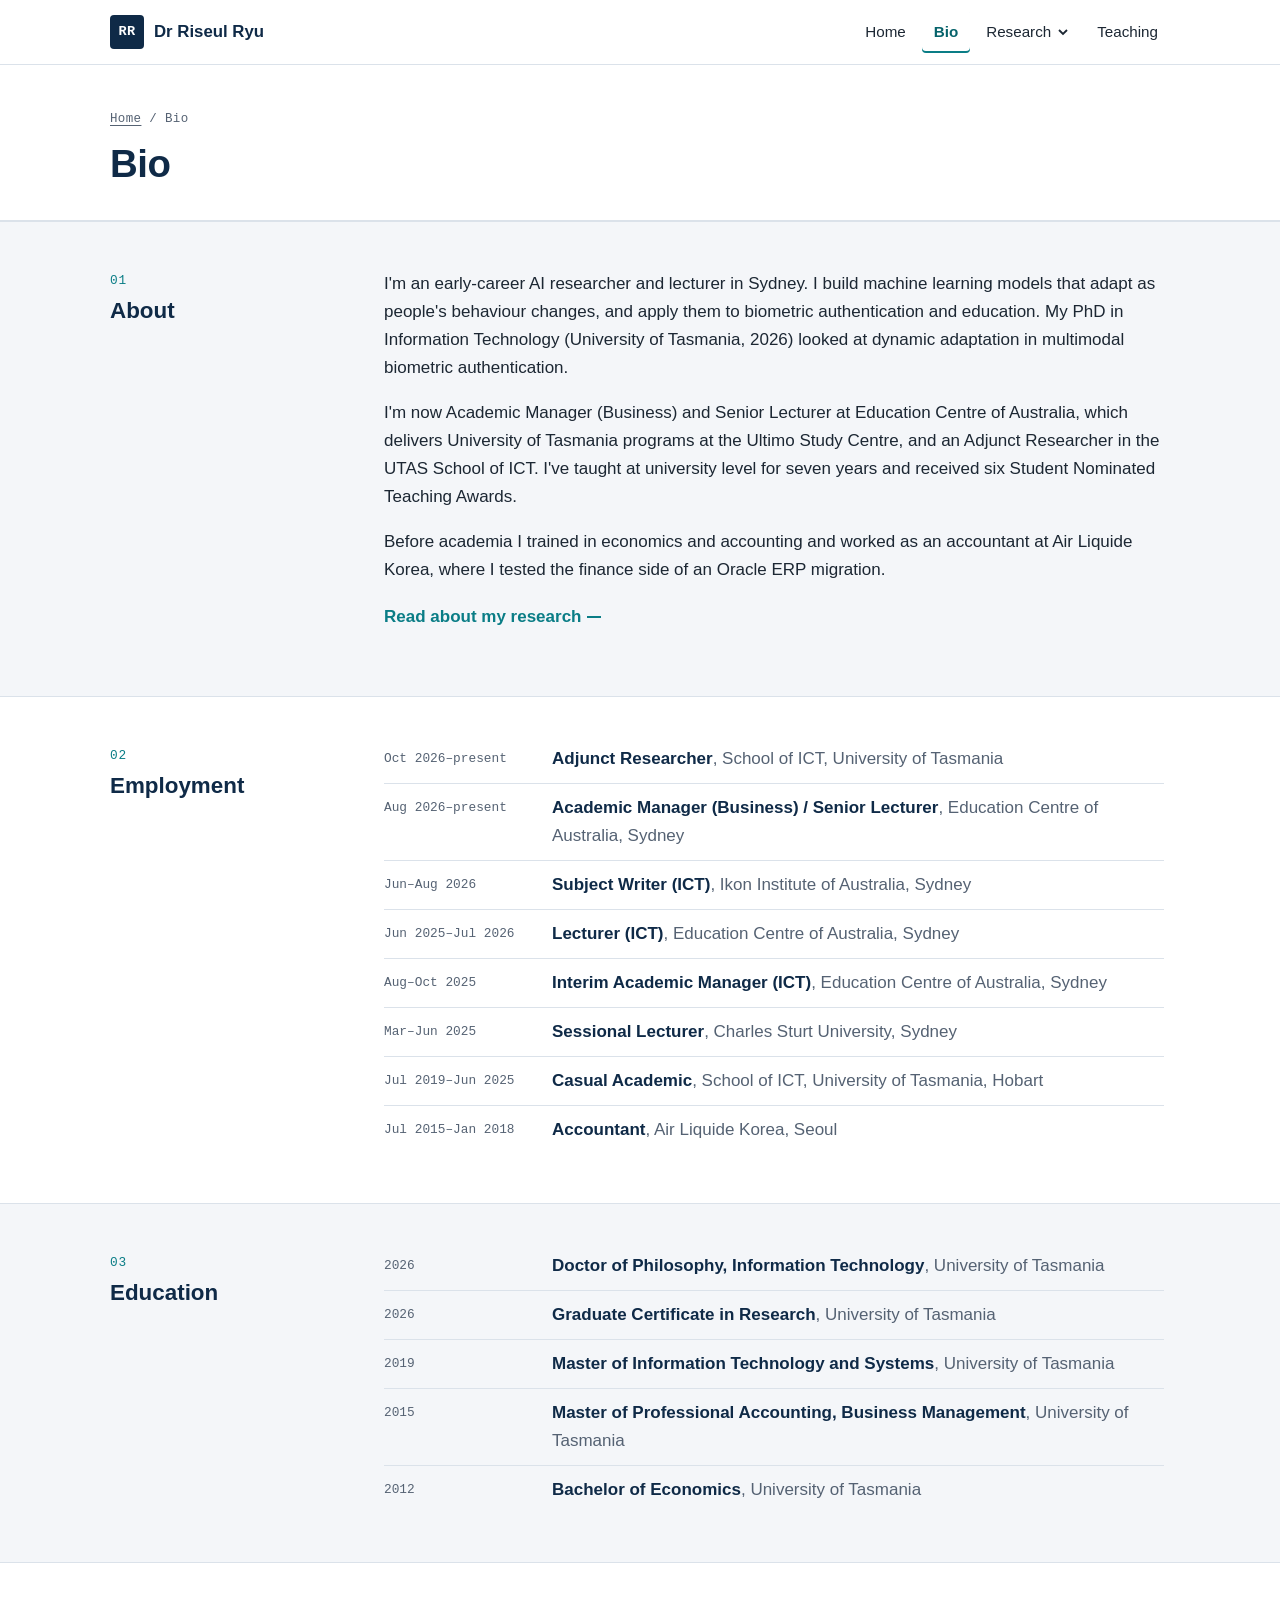
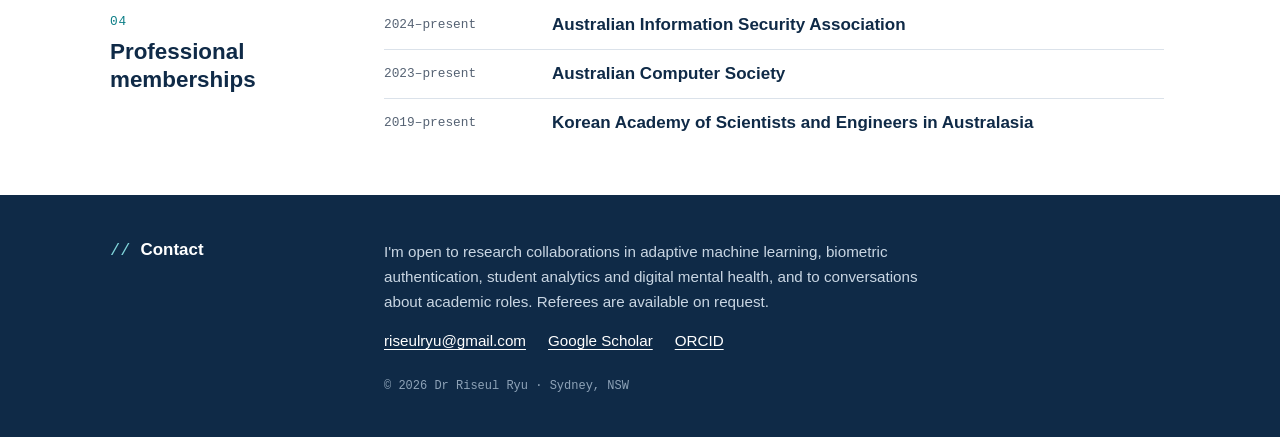
==== bio.html @ 7a13f12d "Add files via upload" ====
<!doctype html>
<html lang="en-AU">
<head>
<meta charset="utf-8">
<meta name="viewport" content="width=device-width, initial-scale=1">
<title>Bio | Dr Riseul Ryu</title>
<meta name="description" content="Biography of Dr Riseul Ryu: employment, education and professional memberships.">
<meta property="og:title" content="Bio | Dr Riseul Ryu">
<meta property="og:description" content="Biography of Dr Riseul Ryu: employment, education and professional memberships.">
<link rel="stylesheet" href="assets/site.css">
</head>
<body data-page="bio">
<main>
  <div class="page-head"><div class="wrap"><div class="crumbs"><a href="index.html">Home</a> / Bio</div><h1>Bio</h1></div></div>
  <section class="block">
    <div class="wrap sec">
      <div class="sec-label"><h2>About</h2><div id="photo" style="margin-top:14px"></div></div>
      <div class="sec-body"><div id="bioText"></div></div>
    </div>
  </section>
  <section class="block" id="employment">
    <div class="wrap sec">
      <div class="sec-label"><h2>Employment</h2></div>
      <div class="sec-body"><ul class="cv-list" id="employmentL"></ul></div>
    </div>
  </section>
  <section class="block" id="education">
    <div class="wrap sec">
      <div class="sec-label"><h2>Education</h2></div>
      <div class="sec-body"><ul class="cv-list" id="educationL"></ul></div>
    </div>
  </section>
  <section class="block" id="memberships">
    <div class="wrap sec">
      <div class="sec-label"><h2>Professional memberships</h2></div>
      <div class="sec-body"><ul class="cv-list" id="membershipsL"></ul></div>
    </div>
  </section>
</main>
<script src="assets/data.js"></script>
<script src="assets/site.js"></script>
</body>
</html>
---- assets/site.css ----
/* =====================================================================
   Typeface: Aptos (Microsoft), shown on devices that have it installed.
   Labels use a system monospace (Cascadia / Consolas / SF Mono).
   Colour: deep navy with a teal accent, on a light cool grey.
   Change the palette here.
   ===================================================================== */
:root{
  --font: Aptos, "Aptos Display", "Segoe UI", Calibri, "Helvetica Neue", Arial, sans-serif;
  --mono: "Cascadia Code", "Cascadia Mono", Consolas, "SF Mono", Menlo, ui-monospace, monospace;
  --navy:#0f2a47;        /* headings, hero, footer */
  --navy-2:#173a5e;      /* hero highlights */
  --teal:#0a7d86;        /* links, accents */
  --teal-dark:#06636b;
  --teal-soft:#e3f2f3;
  --bg:#f4f6f9;          /* page */
  --surface:#ffffff;     /* panels */
  --text:#1c2733;
  --muted:#556273;
  --line:#dbe2ea;
  --maxw:1100px; --label:230px;
}

*{box-sizing:border-box}
html{scroll-behavior:smooth;scroll-padding-top:80px}
body{margin:0;background:var(--bg);color:var(--text);font:17px/1.65 var(--font);-webkit-font-smoothing:antialiased}
h1,h2,h3{font-family:var(--font);line-height:1.25;margin:0 0 .5em;font-weight:600;color:var(--navy)}
h1{font-size:2.4rem;letter-spacing:-.01em} h2{font-size:1.4rem} h3{font-size:1.06rem}
p{margin:0 0 1em}
a{color:var(--teal);text-underline-offset:3px;text-decoration-thickness:1px}
a:hover{color:var(--teal-dark);text-decoration-thickness:2px}
.wrap{max-width:var(--maxw);margin:0 auto;padding:0 20px}
.muted{color:var(--muted)}
.small{font-size:.88rem}
button{font:inherit;cursor:pointer}
ul.plain{padding-left:1.1em;margin:0}
ul.plain li{margin-bottom:8px}
ul.plain li::marker{color:var(--teal)}
.mono{font-family:var(--mono)}

/* ===== Header and navigation ===== */
header.top{position:sticky;top:0;z-index:30;background:var(--surface);border-bottom:1px solid var(--line)}
.top .wrap{display:flex;align-items:center;gap:12px;height:64px}
.brand{display:flex;align-items:center;gap:10px;text-decoration:none;color:var(--navy);margin-right:auto;white-space:nowrap;font-weight:600;font-size:1.05rem}
.brand .mark{display:grid;place-items:center;width:34px;height:34px;border-radius:4px;background:var(--navy);color:#fff;font-family:var(--mono);font-size:.85rem;letter-spacing:.02em}
.brand:hover{color:var(--navy)}
nav.links{display:flex;align-items:center;gap:4px}
nav.links > a,.dd > button{display:flex;align-items:center;gap:6px;text-decoration:none;color:var(--text);font-size:.95rem;padding:8px 12px;border-radius:4px;background:none;border:0}
nav.links > a:hover,.dd > button:hover,.dd:focus-within > button{background:var(--teal-soft);color:var(--navy)}
nav.links > a[aria-current="page"],.dd.current > button{color:var(--teal-dark);font-weight:600;box-shadow:inset 0 -2px 0 var(--teal)}
.dd{position:relative}
.dd > button svg{width:12px;height:12px;transition:transform .15s}
.dd.open > button svg{transform:rotate(180deg)}
.dd-menu{display:none;position:absolute;top:calc(100% + 6px);left:0;min-width:250px;background:var(--surface);border:1px solid var(--line);border-top:3px solid var(--teal);border-radius:0 0 6px 6px;box-shadow:0 10px 24px rgba(15,42,71,.12);padding:6px 0;margin:0;list-style:none}
.dd.open .dd-menu{display:block}
@media (hover:hover) and (min-width:861px){.dd:hover .dd-menu{display:block}.dd:hover > button svg{transform:rotate(180deg)}}
.dd-menu a{display:block;padding:9px 16px;color:var(--text);text-decoration:none;font-size:.93rem}
.dd-menu a:hover{background:var(--teal-soft);color:var(--navy)}
.dd-menu a small{display:block;color:var(--muted);font-size:.8rem}
.dd-menu .sep{border-top:1px solid var(--line);margin:6px 0}
.icon-btn{border:1px solid var(--line);background:var(--surface);color:var(--navy);border-radius:4px;width:38px;height:38px;display:none;place-items:center}
.icon-btn svg{width:18px;height:18px}
@media (max-width:860px){
  .icon-btn{display:grid}
  nav.links{display:none;position:absolute;top:64px;left:0;right:0;flex-direction:column;align-items:stretch;gap:0;background:var(--surface);border-bottom:1px solid var(--line);padding:6px 20px 14px;box-shadow:0 10px 20px rgba(15,42,71,.08)}
  nav.links.open{display:flex}
  nav.links > a,.dd > button{padding:12px 0;border-radius:0;border-bottom:1px solid var(--line);width:100%;justify-content:space-between}
  nav.links > a[aria-current="page"],.dd.current > button{box-shadow:none}
  .dd-menu{position:static;box-shadow:none;border:0;border-left:2px solid var(--teal);border-radius:0;margin:4px 0 8px;padding:0}
  .dd-menu a small{display:none}
}

/* ===== Home hero ===== */
.hero{position:relative;background-color:var(--navy);color:#fff;padding:76px 0 64px;overflow:hidden;
  background-image:radial-gradient(rgba(255,255,255,.09) 1px,transparent 1.2px);background-size:22px 22px}
.hero::after{content:"";position:absolute;left:0;right:0;bottom:0;height:4px;background:var(--teal)}
.hero-inner{display:grid;grid-template-columns:1fr 340px;gap:56px;align-items:center}
.hero .kicker{font-family:var(--mono);font-size:.82rem;letter-spacing:.08em;color:#7fd3d9;text-transform:uppercase;margin:0 0 14px}
.hero h1{color:#fff;font-size:3.1rem;letter-spacing:-.02em;margin-bottom:.3em}
.hero-summary{font-size:1.35rem;line-height:1.45;max-width:36ch;margin:0 0 14px;color:#e6edf5}
.hero-meta{color:#a9bccf;margin:0}
.hero .text-links a{color:#fff}
.hero .text-links a:hover{color:#7fd3d9}
.hero .btn{background:var(--teal);border-color:var(--teal);color:#fff}
.hero .btn:hover{background:#0c9099}
.facts{background:rgba(255,255,255,.05);border:1px solid rgba(255,255,255,.14);border-left:3px solid var(--teal);border-radius:4px;padding:18px 20px;margin:0}
.facts div{padding:8px 0;border-bottom:1px solid rgba(255,255,255,.1)}
.facts div:first-child{padding-top:0}
.facts div:last-child{border-bottom:0;padding-bottom:0}
.facts dt{font-family:var(--mono);font-size:.72rem;letter-spacing:.08em;text-transform:uppercase;color:#7fd3d9}
.facts dd{margin:2px 0 0;font-size:.93rem;color:#e6edf5;line-height:1.45}
.photo{width:100%;max-width:220px;aspect-ratio:4/5;object-fit:cover;border-radius:4px;display:block;margin-bottom:16px}
@media (max-width:860px){
  .hero{padding:48px 0 44px}
  .hero-inner{grid-template-columns:1fr;gap:28px}
  .hero h1{font-size:2.3rem}
  .hero-summary{font-size:1.18rem}
}

/* ===== Buttons and links ===== */
.btn-row{display:flex;flex-wrap:wrap;gap:10px 16px;align-items:center;margin-top:20px}
.btn{display:inline-block;background:var(--teal);color:#fff;border:1px solid var(--teal);border-radius:4px;padding:9px 18px;font-weight:600;font-size:.93rem;text-decoration:none}
.btn:hover{background:var(--teal-dark);color:#fff;text-decoration:none}
.btn.ghost{background:transparent;color:var(--teal);border:0;padding:8px 2px;font-weight:600;text-decoration:underline}
.text-links{display:flex;flex-wrap:wrap;gap:6px 22px;margin:14px 0 0;padding:0;list-style:none;font-size:.95rem}
.more{display:inline-flex;align-items:center;gap:6px;margin-top:2px;font-weight:600;text-decoration:none}
.more::after{content:"";width:14px;height:2px;background:currentColor;transition:width .15s}
.more:hover::after{width:22px}

/* ===== Page title band ===== */
.page-head{background:var(--surface);border-bottom:1px solid var(--line)}
.page-head .wrap{padding-top:44px;padding-bottom:32px}
.page-head h1{margin:0}
.page-head p{color:var(--muted);margin:10px 0 0;max-width:70ch}
.crumbs{font-family:var(--mono);font-size:.78rem;color:var(--muted);margin-bottom:10px;letter-spacing:.03em}
.crumbs a{color:var(--muted)}

/* ===== Aligned sections (label column + body), auto-numbered ===== */
main{counter-reset:sec}
section.block{padding:48px 0;border-top:1px solid var(--line)}
section.block:nth-of-type(even){background:var(--surface)}
section.block.first{border-top:0}
.sec{display:grid;grid-template-columns:var(--label) 1fr;gap:44px;align-items:start}
.sec-label{position:sticky;top:96px}
.sec-label::before{counter-increment:sec;content:counter(sec,decimal-leading-zero);display:block;font-family:var(--mono);font-size:.8rem;color:var(--teal);letter-spacing:.06em;margin-bottom:6px}
.sec-label h2{margin:0}
.sec-label .status{margin-top:10px}
.sec-body{min-width:0;max-width:780px}
.sec-body > p:last-child{margin-bottom:0}
@media (max-width:860px){.sec{grid-template-columns:1fr;gap:16px}.sec-label{position:static}}

.status{display:inline-block;font-family:var(--mono);font-size:.72rem;letter-spacing:.06em;text-transform:uppercase;color:var(--teal-dark);background:var(--teal-soft);padding:3px 8px;border-radius:3px}
.sub-h{font-family:var(--mono);font-size:.76rem;font-weight:500;letter-spacing:.08em;text-transform:uppercase;color:var(--muted);margin:30px 0 10px;padding-bottom:8px;border-bottom:1px solid var(--line)}
.sec-body > .sub-h:first-child{margin-top:0}

/* Dated list */
ul.cv-list{list-style:none;margin:0;padding:0}
ul.cv-list li{display:grid;grid-template-columns:150px 1fr;gap:18px;padding:10px 0;border-bottom:1px solid var(--line)}
ul.cv-list li:first-child{padding-top:0}
ul.cv-list li:last-child{border-bottom:0}
ul.cv-list .when{font-family:var(--mono);color:var(--muted);font-size:.8rem;padding-top:3px}
ul.cv-list strong{color:var(--navy)}
ul.cv-list .where{color:var(--muted)}
ul.cv-list .detail{display:block;color:var(--muted);font-size:.9rem;margin-top:2px}
@media (max-width:560px){ul.cv-list li{grid-template-columns:1fr;gap:2px}}

/* Teaching approach list */
dl.points{margin:0;display:grid;grid-template-columns:1fr 1fr;gap:0 28px}
dl.points div{padding:12px 0;border-bottom:1px solid var(--line)}
dl.points dt{font-weight:600;color:var(--navy)}
dl.points dd{margin:2px 0 0;color:var(--muted);font-size:.95rem}
@media (max-width:640px){dl.points{grid-template-columns:1fr}}

/* Figures */
.figures{display:grid;grid-template-columns:repeat(auto-fit,minmax(150px,1fr));gap:14px;margin:0;padding:0;list-style:none}
.figures li{background:var(--surface);border:1px solid var(--line);border-top:3px solid var(--navy);border-radius:4px;padding:14px 16px}
section.block:nth-of-type(even) .figures li{background:var(--bg)}
.figures b{display:block;font-size:1.9rem;font-weight:600;line-height:1.1;color:var(--navy);font-variant-numeric:tabular-nums}
.figures span{display:block;font-size:.9rem;margin-top:4px}
.figures small{display:block;font-family:var(--mono);font-size:.7rem;color:var(--muted);margin-top:4px;letter-spacing:.02em}

/* Research area tiles */
.tiles{display:grid;grid-template-columns:repeat(3,1fr);gap:14px}
.tile{display:flex;flex-direction:column;background:var(--surface);border:1px solid var(--line);border-radius:4px;padding:18px;text-decoration:none;color:var(--text);transition:border-color .15s,transform .15s}
section.block:nth-of-type(even) .tile{background:var(--bg)}
.tile:hover{border-color:var(--teal);transform:translateY(-2px);color:var(--text)}
.tile .n{font-family:var(--mono);font-size:.78rem;color:var(--teal)}
.tile h3{margin:6px 0 6px}
.tile p{color:var(--muted);font-size:.92rem;margin:0 0 12px;flex:1}
.tile .status{align-self:flex-start}
@media (max-width:860px){.tiles{grid-template-columns:1fr}}

/* Home briefs */
.brief-grid{display:grid;grid-template-columns:repeat(3,1fr);gap:16px}
@media (max-width:860px){.brief-grid{grid-template-columns:1fr}}

/* Teaching roles */
.role{padding:14px 0 14px 16px;border-left:2px solid var(--line);margin-bottom:6px}
.role:hover{border-left-color:var(--teal)}
.role-head{display:flex;justify-content:space-between;gap:12px;flex-wrap:wrap;align-items:baseline}
.role-head h3{margin:0}
.role-head .when{font-family:var(--mono);font-size:.78rem;color:var(--muted);white-space:nowrap}
.role .units{color:var(--text);font-size:.93rem;margin-top:4px}

/* ===== Publications ===== */
.toolbar{display:flex;flex-wrap:wrap;gap:10px;margin:0 0 12px}
.toolbar input,.toolbar select{font:inherit;font-size:.95rem;border:1px solid var(--line);background:var(--surface);color:var(--text);border-radius:4px;padding:9px 12px}
.toolbar input:focus,.toolbar select:focus{outline:2px solid var(--teal);outline-offset:1px}
.toolbar input{flex:1 1 220px;min-width:0}
.seg{display:flex;flex-wrap:wrap;gap:6px;margin-bottom:12px}
.seg button{border:1px solid var(--line);background:var(--surface);color:var(--muted);padding:5px 12px;border-radius:4px;font-size:.88rem}
.seg button.on{background:var(--navy);border-color:var(--navy);color:#fff}
.year-h{font-family:var(--mono);font-size:.85rem;color:var(--teal-dark);margin:26px 0 4px;padding-bottom:6px;border-bottom:1px solid var(--line)}
.pub{padding:14px 0 14px 16px;border-left:2px solid transparent;border-bottom:1px solid var(--line)}
.pub:hover{border-left-color:var(--teal)}
.pub:last-child{border-bottom:0}
.pub-kind{font-family:var(--mono);font-size:.7rem;letter-spacing:.06em;text-transform:uppercase;color:var(--muted);margin-bottom:3px}
.pub-kind .hl{color:var(--teal-dark);font-weight:600}
.pub-title{font-weight:600;line-height:1.4;color:var(--navy)}
.pub-meta{font-size:.93rem;color:var(--muted)}
.pub-meta .me{color:var(--text);font-weight:600}
.pub-actions{display:flex;flex-wrap:wrap;gap:4px 18px;margin-top:6px}
.pub-actions a,.pub-actions button{background:none;border:0;padding:0;color:var(--teal);text-decoration:underline;text-underline-offset:3px;font-size:.86rem}
.drawer{display:none;margin-top:10px;background:var(--bg);border:1px solid var(--line);border-left:3px solid var(--teal);padding:10px 12px}
.drawer.open{display:block}
.drawer pre{margin:0 0 6px;white-space:pre-wrap;word-break:break-word;font-family:var(--mono);font-size:.78rem}
.empty{padding:20px 0;color:var(--muted)}

/* ===== Footer ===== */
footer{background:var(--navy);color:#c9d6e3;padding:44px 0 40px}
.foot{display:grid;grid-template-columns:var(--label) 1fr;gap:44px}
.foot h3{color:#fff;margin:0}
.foot h3::before{content:"// ";font-family:var(--mono);color:#7fd3d9;font-weight:400}
.foot p{max-width:64ch;font-size:.95rem;margin:0 0 6px}
.foot a{color:#fff}
.foot a:hover{color:#7fd3d9}
.foot .copy{font-family:var(--mono);font-size:.75rem;color:#8ea3b8;margin-top:24px}
@media (max-width:860px){.foot{grid-template-columns:1fr;gap:10px}}

.toast{position:fixed;bottom:20px;left:50%;transform:translateX(-50%) translateY(80px);background:var(--navy);color:#fff;padding:8px 16px;border-radius:4px;font-size:.9rem;transition:transform .25s,opacity .25s;z-index:50;opacity:0;pointer-events:none}
.toast.show{transform:translateX(-50%) translateY(0);opacity:1}

@media print{
  header.top,.toolbar,.seg,.pub-actions,.no-print,footer .text-links{display:none!important}
  .hero,footer{background:#fff!important;color:#000}
  .hero h1,.hero-summary{color:#000}
  section.block{break-inside:avoid-page;background:#fff!important}
}
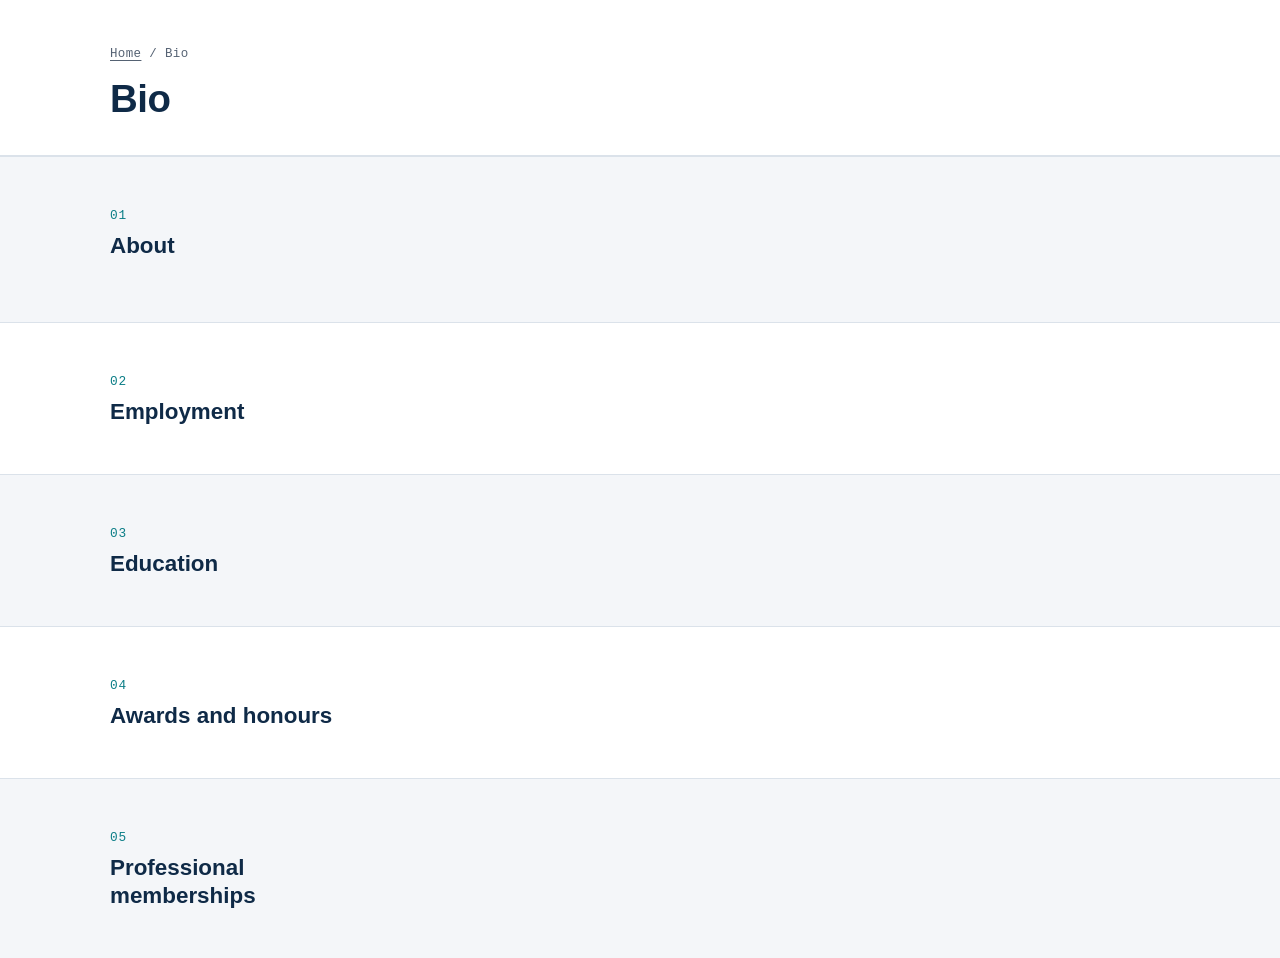
==== commit b12167c2: "Add files via upload" ====
--- a/bio.html
+++ b/bio.html
@@ -4,9 +4,9 @@
 <meta charset="utf-8">
 <meta name="viewport" content="width=device-width, initial-scale=1">
 <title>Bio | Dr Riseul Ryu</title>
-<meta name="description" content="Biography of Dr Riseul Ryu: employment, education and professional memberships.">
+<meta name="description" content="Biography of Dr Riseul Ryu: employment, education, awards and professional memberships.">
 <meta property="og:title" content="Bio | Dr Riseul Ryu">
-<meta property="og:description" content="Biography of Dr Riseul Ryu: employment, education and professional memberships.">
+<meta property="og:description" content="Biography of Dr Riseul Ryu: employment, education, awards and professional memberships.">
 <link rel="stylesheet" href="assets/site.css">
 </head>
 <body data-page="bio">
@@ -30,6 +30,12 @@
       <div class="sec-body"><ul class="cv-list" id="educationL"></ul></div>
     </div>
   </section>
+  <section class="block" id="awards">
+    <div class="wrap sec">
+      <div class="sec-label"><h2>Awards and honours</h2></div>
+      <div class="sec-body"><ul class="cv-list" id="awardsL"></ul></div>
+    </div>
+  </section>
   <section class="block" id="memberships">
     <div class="wrap sec">
       <div class="sec-label"><h2>Professional memberships</h2></div>
